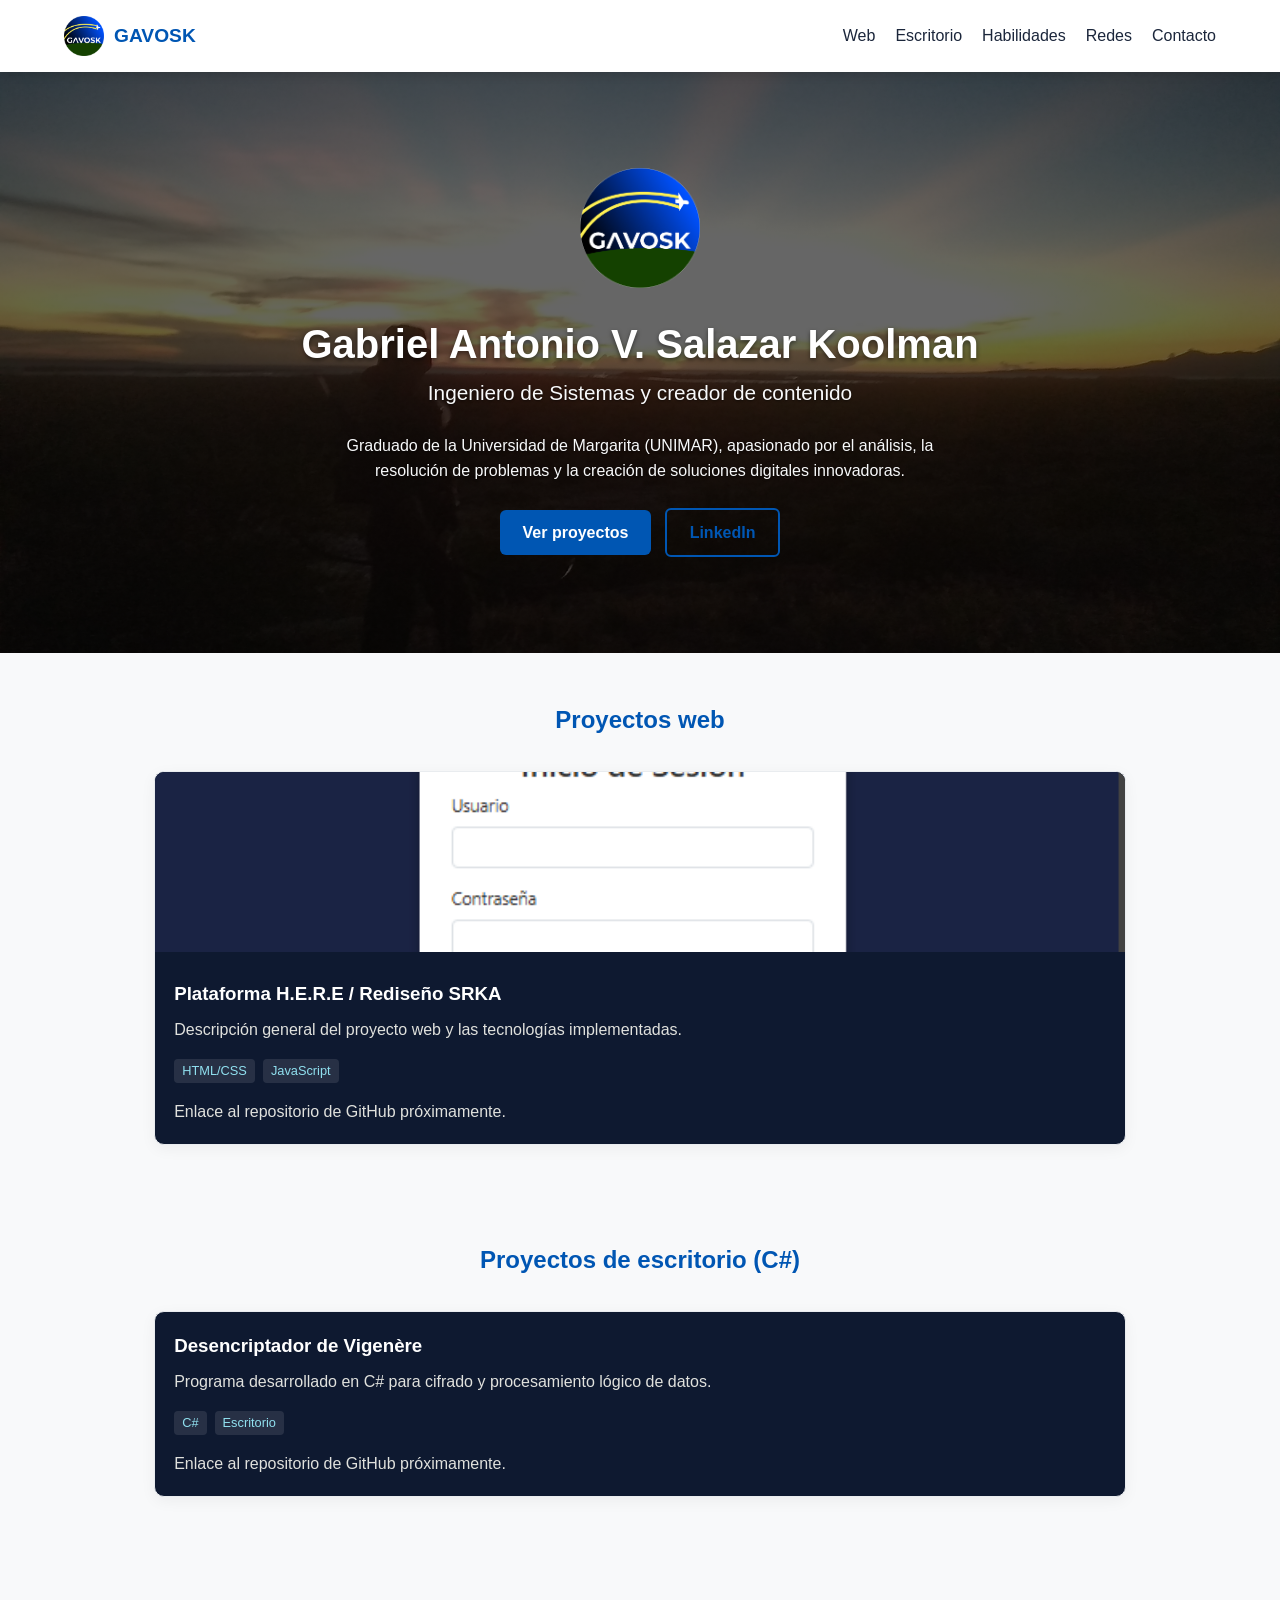
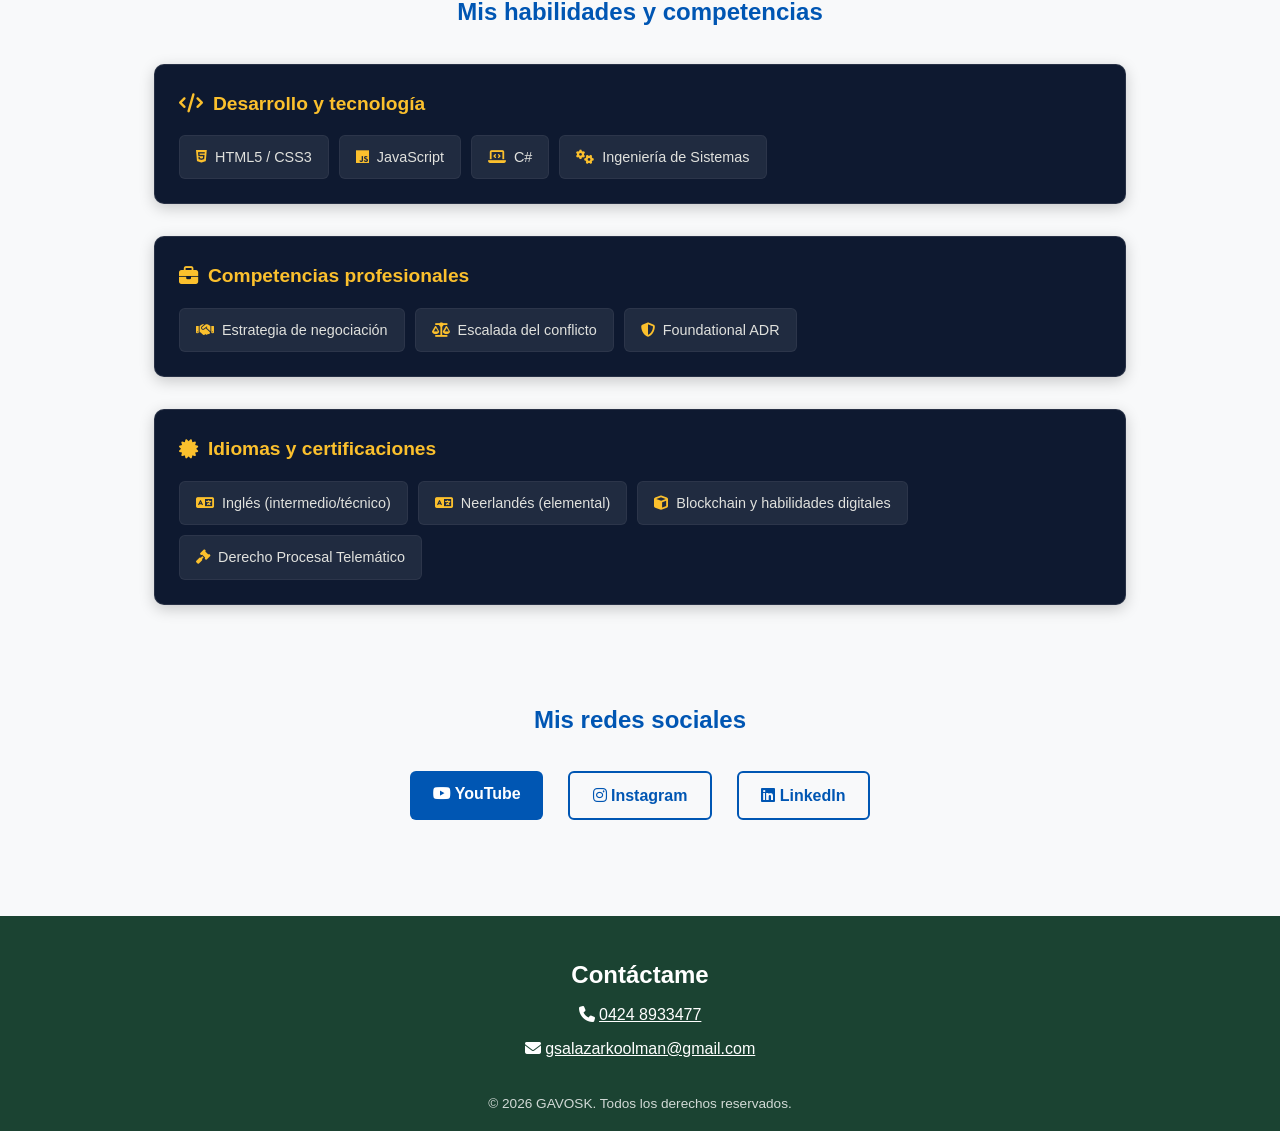
==== index.html @ ceb4c27a "Se realizo un cambio en cuanto a la habilidad C# y escritorio, con solo el c# era mas que suficiente" ====
<!DOCTYPE html>
<html lang="es">
<head>
  <meta charset="UTF-8">
  <meta name="viewport" content="width=device-width, initial-scale=1.0">
  <meta name="description" content="Portafolio profesional de Gabriel Antonio V. Salazar Koolman: proyectos, habilidades y redes sociales.">
  <title>GAVOSK | Portafolio de Gabriel Salazar</title>
  <link rel="stylesheet" href="https://cdnjs.cloudflare.com/ajax/libs/font-awesome/6.4.0/css/all.min.css">
  <link rel="stylesheet" href="CSS/style.css">
</head>
<body>
  <nav class="navbar" aria-label="Navegación principal">
    <div class="logo-container">
      <img src="IMG/LOGO.png" alt="" class="logo-img">
      <span class="logo-text">GAVOSK</span>
    </div>
    <ul class="nav-links">
      <li><a href="#proyectos-web">Web</a></li>
      <li><a href="#escritorio">Escritorio</a></li>
      <li><a href="#habilidades">Habilidades</a></li>
      <li><a href="#redes">Redes</a></li>
      <li><a href="#contacto">Contacto</a></li>
    </ul>
  </nav>

  <header class="hero">
    <div class="hero-content">
      <img src="IMG/LOGO.png" alt="GAVOSK" class="hero-avatar" width="120" height="120">
      <h1>Gabriel Antonio V. Salazar Koolman</h1>
      <p class="hero-subtitle">Ingeniero de Sistemas y creador de contenido</p>
      <p>Graduado de la Universidad de Margarita (UNIMAR), apasionado por el análisis, la resolución de problemas y la creación de soluciones digitales innovadoras.</p>
      <div class="hero-buttons">
        <a href="#proyectos-web" class="btn btn-primary">Ver proyectos</a>
        <a href="https://www.linkedin.com/in/gabrielantoniovsalazarkoolman/" target="_blank" rel="noopener noreferrer" class="btn btn-secondary">LinkedIn</a>
      </div>
    </div>
  </header>

  <main>
    <section id="proyectos-web" class="section" aria-labelledby="proyectos-web-title">
      <h2 id="proyectos-web-title" class="section-title">Proyectos web</h2>
      <div class="projects-grid">
        <article class="project-card">
          <div class="project-img">
            <img src="IMG/Opera Captura de pantalla_2026-11-07_143503_srka.site.png" alt="Captura del sitio web SRKA" loading="lazy">
          </div>
          <div class="project-info">
            <h3>Plataforma H.E.R.E / Rediseño SRKA</h3>
            <p>Descripción general del proyecto web y las tecnologías implementadas.</p>
            <div class="tags">
              <span>HTML/CSS</span>
              <span>JavaScript</span>
            </div>
            <p>Enlace al repositorio de GitHub próximamente.</p>
          </div>
        </article>
      </div>
    </section>

    <section id="escritorio" class="section" aria-labelledby="escritorio-title">
      <h2 id="escritorio-title" class="section-title">Proyectos de escritorio (C#)</h2>
      <div class="projects-grid">
        <article class="project-card">
          <div class="project-info">
            <h3>Desencriptador de Vigenère</h3>
            <p>Programa desarrollado en C# para cifrado y procesamiento lógico de datos.</p>
            <div class="tags">
              <span>C#</span>



              
              <span>Escritorio</span>
            </div>
            <p>Enlace al repositorio de GitHub próximamente.</p>
          </div>
        </article>
      </div>
    </section>

    <section id="habilidades" class="section" aria-labelledby="habilidades-title">
      <h2 id="habilidades-title" class="section-title">Mis habilidades y competencias</h2>
      <div class="skills-container">
        <div class="skills-category">
          <h3><i class="fas fa-code" aria-hidden="true"></i> Desarrollo y tecnología</h3>
          <div class="skills-grid">
            <div class="skill-badge"><i class="fab fa-html5" aria-hidden="true"></i> HTML5 / CSS3</div>
            <div class="skill-badge"><i class="fab fa-js" aria-hidden="true"></i> JavaScript</div>
            <div class="skill-badge"><i class="fas fa-laptop-code" aria-hidden="true"></i> C#</div>
            <div class="skill-badge"><i class="fas fa-cogs" aria-hidden="true"></i> Ingeniería de Sistemas</div>
          </div>
        </div>

        <div class="skills-category">
          <h3><i class="fas fa-briefcase" aria-hidden="true"></i> Competencias profesionales</h3>
          <div class="skills-grid">
            <div class="skill-badge"><i class="fas fa-handshake" aria-hidden="true"></i> Estrategia de negociación</div>
            <div class="skill-badge"><i class="fas fa-balance-scale" aria-hidden="true"></i> Escalada del conflicto</div>
            <div class="skill-badge"><i class="fas fa-shield-alt" aria-hidden="true"></i> Foundational ADR</div>
          </div>
        </div>

        <div class="skills-category">
          <h3><i class="fas fa-certificate" aria-hidden="true"></i> Idiomas y certificaciones</h3>
          <div class="skills-grid">
            <div class="skill-badge"><i class="fas fa-language" aria-hidden="true"></i> Inglés (intermedio/técnico)</div>
            <div class="skill-badge"><i class="fas fa-language" aria-hidden="true"></i> Neerlandés (elemental)</div>
            <div class="skill-badge"><i class="fas fa-cube" aria-hidden="true"></i> Blockchain y habilidades digitales</div>
            <div class="skill-badge"><i class="fas fa-gavel" aria-hidden="true"></i> Derecho Procesal Telemático</div>
          </div>
        </div>
      </div>
    </section>

    <section id="redes" class="section" aria-labelledby="redes-title">
      <h2 id="redes-title" class="section-title">Mis redes sociales</h2>
      <div class="social-links-container">
        <a href="https://www.youtube.com/@GAVOSK" target="_blank" rel="noopener noreferrer" class="btn btn-primary">
          <i class="fab fa-youtube" aria-hidden="true"></i> YouTube
        </a>
        <a href="https://www.instagram.com/gav_osk/" target="_blank" rel="noopener noreferrer" class="btn btn-secondary">
          <i class="fab fa-instagram" aria-hidden="true"></i> Instagram
        </a>
        <a href="https://www.linkedin.com/in/gabrielantoniovsalazarkoolman/" target="_blank" rel="noopener noreferrer" class="btn btn-secondary">
          <i class="fab fa-linkedin" aria-hidden="true"></i> LinkedIn
        </a>
      </div>
    </section>
  </main>

  <footer id="contacto" class="footer">
    <h2>Contáctame</h2>
    <div class="contact-info">
      <p><i class="fas fa-phone" aria-hidden="true"></i> <a href="tel:04248933477">0424 8933477</a></p>
      <p><i class="fas fa-envelope" aria-hidden="true"></i> <a href="mailto:gsalazarkoolman@gmail.com">gsalazarkoolman@gmail.com</a></p>
    </div>
    <p class="copyright">&copy; 2026 GAVOSK. Todos los derechos reservados.</p>
  </footer>
</body>
</html>
---- CSS/style.css ----
/* --- VARIABLES Y RESET --- */
:root {
  --bg-main: #f8f9fa;       /* Fondo claro neutro */
  --bg-card: rgba(14, 25, 48, 1); /* Azul medianoche para las tarjetas */
  --text-dark: #e0e1dd;     /* Texto legibles sin ser negro puro */
  --text-muted: #5c677d;
  
  /* Paleta de acentos extraída de tu Logo GAVOSK */
  --blue-accent: #0056b3;   /* Azul principal */
  --yellow-accent: #fbc02d; /* Amarillo de estelas/botones */
  --green-dark: #1b4332;     /* Verde de base/footer */

  --text-card-title: #ffffff;           /* Blanco para títulos */
  --text-card-body: #e0e1dd;            /* Gris claro para descripciones */
  --text-card-tag: #90e0ef;

  --navbar: #ffffff;  
  --text-nav: #1b263b;  

}

* {
  margin: 0;
  padding: 0;
  box-sizing: border-box;
}

body {
  font-family: 'Segoe UI', Tahoma, Geneva, Verdana, sans-serif;
  background-color: var(--bg-main);
  color: var(--text-dark);
  line-height: 1.6;
}

/* --- NAV BAR --- */
.navbar {
  display: flex;
  justify-content: space-between;
  align-items: center;
  padding: 1rem 5%;
  background-color: var(--navbar);
  box-shadow: 0 2px 10px rgba(0,0,0,0.15);
  position: sticky;
  top: 0;
  z-index: 100;
}

.logo-container {
  display: flex;
  align-items: center;
  gap: 10px;
}

.logo-img {
  width: 40px;
  height: 40px;
}

.logo-text {
  font-weight: 700;
  font-size: 1.2rem;
  color: var(--blue-accent);
}

.nav-links {
  display: flex;
  list-style: none;
  gap: 20px;
}

.nav-links a {
  text-decoration: none;
  color: var(--text-nav);
  font-weight: 500;
  transition: color 0.3s;
}

.nav-links a:hover {
  color: var(--blue-accent);
}

/* --- HERO SECTION --- */
.hero {
  /* Imagen de fondo, evitando que se repita, centrada y cubriendo todo el espacio */
  background: linear-gradient(rgba(0, 0, 0, 0.6), rgba(0, 0, 0, 0.6)), url('../IMG/banner01.jpg');
  background-size: cover;
  background-position: center;
  background-repeat: no-repeat;
  
  /* Espaciado interno generoso para que el banner luzca alto y amplio */
  padding: 6rem 1rem;
  text-align: center;
  
  /* Hacemos que los textos dentro del hero sean blancos para contrastar con el fondo oscuro */
  color: #ffffff;
}

.hero-avatar {
  width: 120px;
  height: 120px;
  margin-bottom: 1rem;
}

/* Ajustamos los colores de los textos del hero específicamente para que resalten sobre la imagen */
.hero h1 {
  font-size: 2.5rem;
  color: #ffffff; /* Texto blanco puro o puedes usar tu --yellow-accent si prefieres */
  text-shadow: 0 2px 4px rgba(0,0,0,0.5); /* Sombra para darle relieve */
}

.hero-subtitle {
  font-size: 1.3rem;
  font-weight: 500;
  margin-bottom: 1rem;
  color: #fbc02d;
  text-shadow: 0 1px 3px rgba(0,0,0,0.5);
}

.hero p {
  max-width: 600px;
  margin: 0 auto 1.5rem auto;
  color: #f8f9fa;
  text-shadow: 0 1px 2px rgba(0,0,0,0.5);
}

/* --- BOTONES --- */
.btn {
  display: inline-block;
  padding: 0.6rem 1.4rem;
  border-radius: 6px;
  text-decoration: none;
  font-weight: 600;
  transition: transform 0.2s, background-color 0.2s;
}

.btn-primary {
  background-color: var(--blue-accent);
  color: #fff;
}

.btn-secondary {
  background-color: transparent;
  color: var(--blue-accent);
  border: 2px solid var(--blue-accent);
  margin-left: 10px;
}

.btn-accent {
  background-color: var(--yellow-accent);
  color: #000;
  width: 100%;
  text-align: center;
}

.btn:hover {
  transform: translateY(-2px);
}

.btn:focus-visible,
.nav-links a:focus-visible,
.contact-info a:focus-visible {
  outline: 3px solid var(--yellow-accent);
  outline-offset: 3px;
}

/* --- SECCIONES Y TARJETAS --- */
.section {
  padding: 3rem 5%;
  max-width: 1100px;
  margin: 0 auto;
}

.section-title {
  text-align: center;
  margin-bottom: 2rem;
  color: var(--blue-accent);
}

.projects-grid {
  display: grid;
  grid-template-columns: repeat(auto-fit, minmax(300px, 1fr));
  gap: 20px;
}

.project-card {
  background: var(--bg-card);
  border-radius: 10px;
  overflow: hidden;
  box-shadow: 0 4px 15px rgba(0,0,0,0.05);
  border: 1px solid #e9ecef;
}

.project-img img {
  width: 100%;
  height: 180px;
  object-fit: cover;
}

.project-info {
  padding: 1.2rem;
}

.project-info h3 {
  margin-bottom: 0.5rem;
}

.project-card h3 {
  color: var(--text-card-title);
}

.project-card p {
  color: var(--text-card-body);
}

.tags {
  display: flex;
  gap: 8px;
  margin: 1rem 0;
}

.tags span {
  color: var(--text-card-tag);
  background-color: rgba(255, 255, 255, 0.1);
  font-size: 0.8rem;
  padding: 2px 8px;
  border-radius: 4px;
}

/* --- FOOTER --- */
.footer {
  background-color: var(--green-dark);
  color: #ffffff;
  text-align: center;
  padding: 2.5rem 1rem 1rem 1rem;
  margin-top: 3rem;
}

.contact-info p {
  margin: 0.5rem 0;
}

.copyright {
  margin-top: 2rem;
  font-size: 0.85rem;
  opacity: 0.8;
}

.contact-info a {
  color: inherit;
}

.social-links-container {
  display: flex;
  justify-content: center;
  gap: 15px;
  flex-wrap: wrap;
}

/* --- DISEÑO RESPONSIVO PARA MÓVILES (Pantallas menores a 768px) --- */
@media (max-width: 768px) {
  
  /* Ajustar la barra de navegación para que los elementos se apilen o reduzcan espacio */
  .navbar {
    flex-direction: column;
    gap: 10px;
    padding: 1rem;
  }

  .nav-links {
    gap: 15px;
    font-size: 0.9rem;
    flex-wrap: wrap;
    justify-content: center;
  }

  /* Reducir el tamaño de los títulos principales en celulares */
  .hero h1 {
    font-size: 1.8rem;
  }

  .hero-subtitle {
    font-size: 1rem;
  }

  /* Hacer que los botones del hero se apilen verticalmente en lugar de horizontalmente */
  .hero-buttons {
    display: flex;
    flex-direction: column;
    gap: 10px;
  }

  .btn-secondary {
    margin-left: 0;
  }
}


/* --- ESTILOS DE LA SECCIÓN HABILIDADES --- */
.skills-container {
  display: flex;
  flex-direction: column;
  gap: 2rem;
}

.skills-category {
  background-color: var(--bg-card); /* Usa tu azul medianoche */
  padding: 1.5rem;
  border-radius: 10px;
  box-shadow: 0 4px 15px rgba(0,0,0,0.2);
  border: 1px solid rgba(255, 255, 255, 0.1);
}

.skills-category h3 {
  color: var(--yellow-accent); /* Destaca con el amarillo de tu logo */
  font-size: 1.2rem;
  margin-bottom: 1rem;
  display: flex;
  align-items: center;
  gap: 10px;
}

.skills-grid {
  display: flex;
  flex-wrap: wrap;
  gap: 10px;
}

.skill-badge {
  background-color: rgba(255, 255, 255, 0.08);
  color: #e0e1dd;
  padding: 0.6rem 1rem;
  border-radius: 6px;
  font-size: 0.9rem;
  display: flex;
  align-items: center;
  gap: 8px;
  border: 1px solid rgba(255, 255, 255, 0.05);
  transition: transform 0.2s, background-color 0.2s;
}

.skill-badge:hover {
  transform: translateY(-2px);
  background-color: rgba(255, 255, 255, 0.15);
  color: #ffffff;
}

.skill-badge i {
  color: var(--yellow-accent);
}
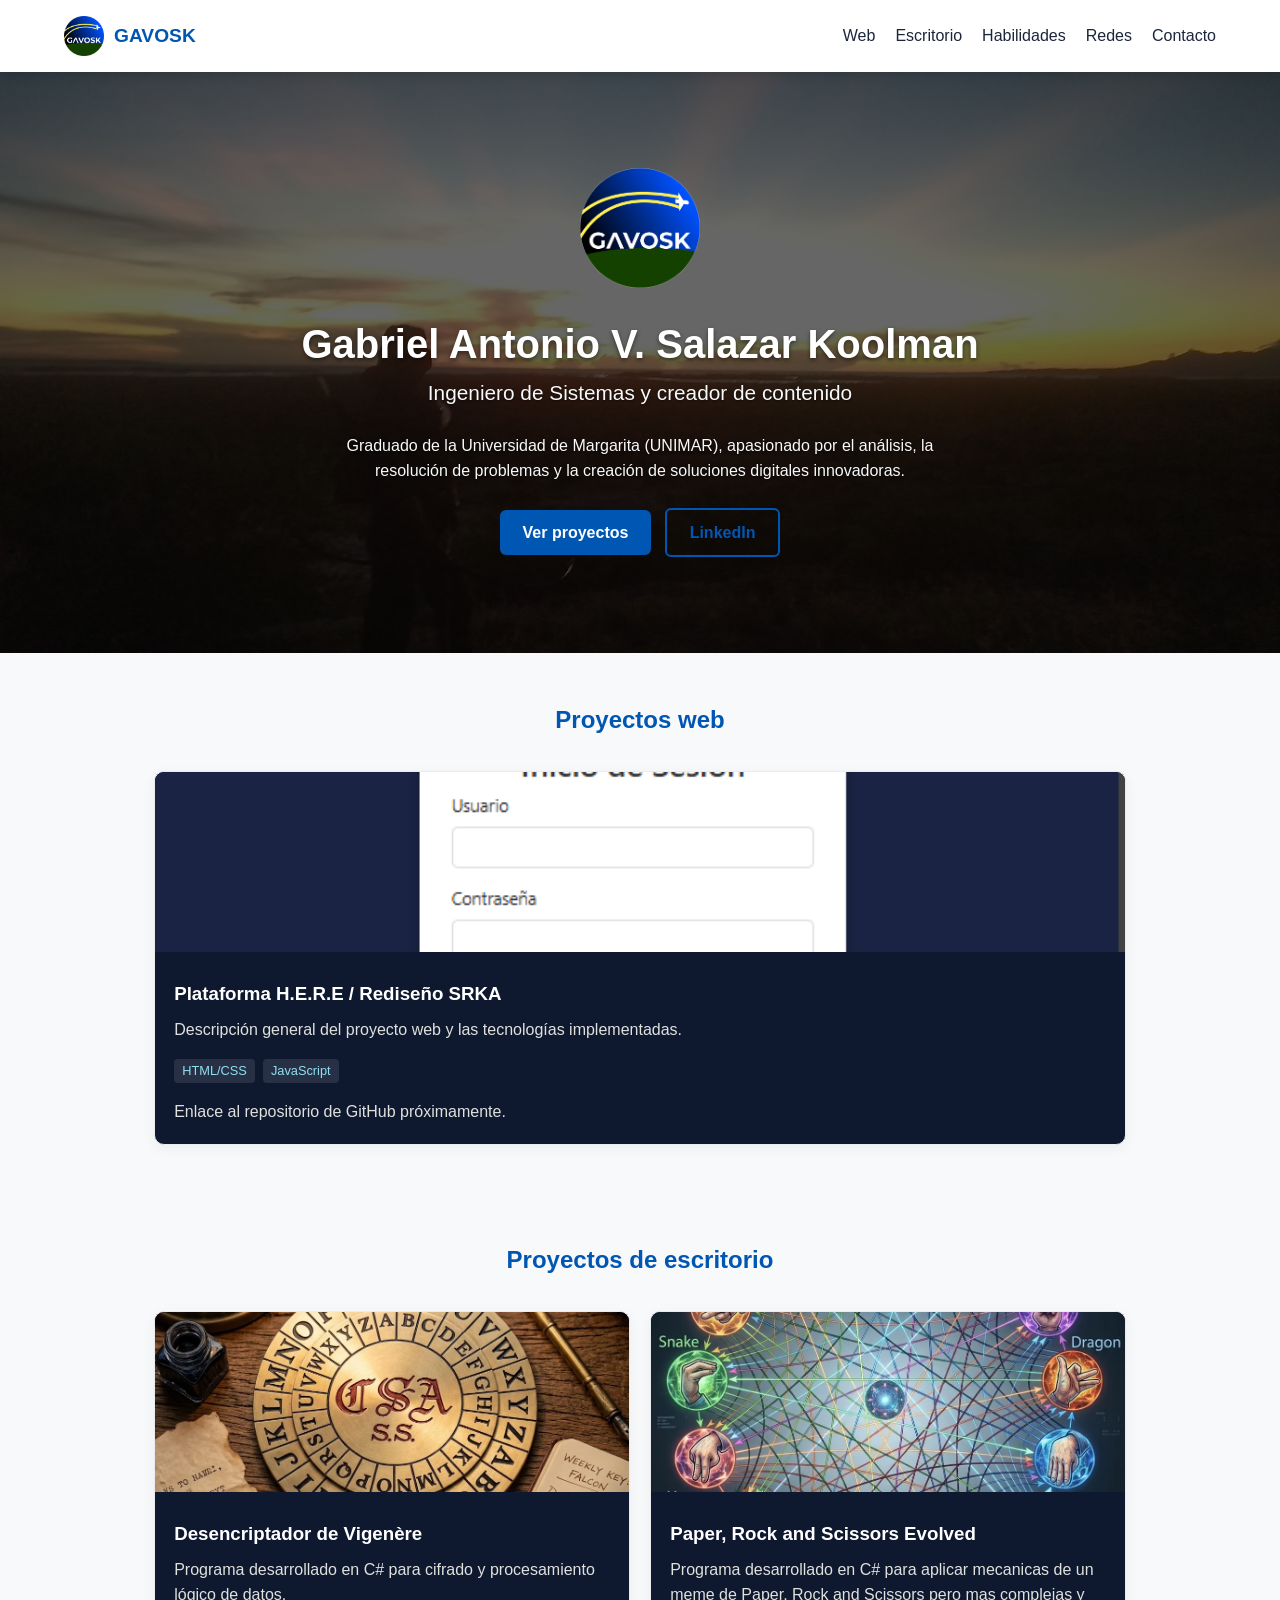
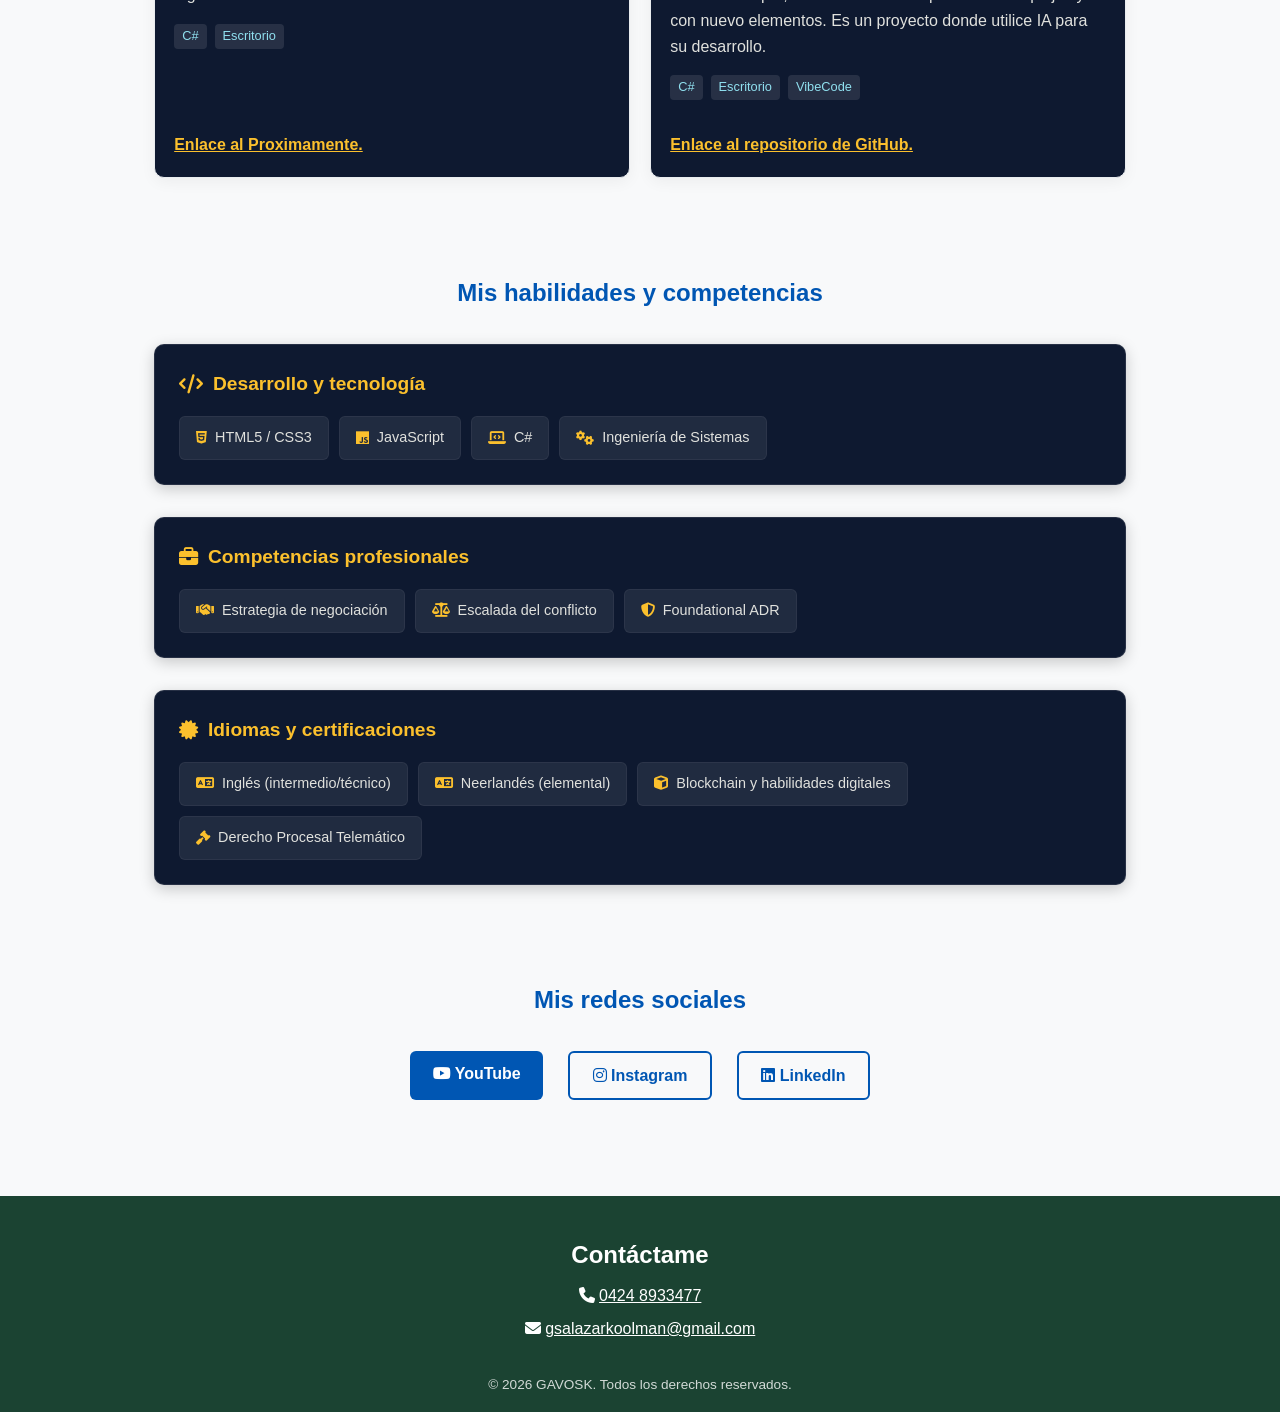
==== commit c6f19770: "Se agrego un nuevo proyecto al apartado de Proyectos de Escritorio asi como tambien se agrego y camb" ====
--- a/index.html
+++ b/index.html
@@ -9,6 +9,9 @@
   <link rel="stylesheet" href="CSS/style.css">
 </head>
 <body>
+
+  <!-- Barra de navegacion para viajar a travez de mi portafoliio  -->
+
   <nav class="navbar" aria-label="Navegación principal">
     <div class="logo-container">
       <img src="IMG/LOGO.png" alt="" class="logo-img">
@@ -22,6 +25,9 @@
       <li><a href="#contacto">Contacto</a></li>
     </ul>
   </nav>
+
+
+  <!-- Aqui esta practicamente el Banner, mi logo y mi nombre y descripcion  -->
 
   <header class="hero">
     <div class="hero-content">
@@ -37,6 +43,9 @@
   </header>
 
   <main>
+
+    <!-- Seccion donde muestro mis proyectos desarrollados para la web -->
+
     <section id="proyectos-web" class="section" aria-labelledby="proyectos-web-title">
       <h2 id="proyectos-web-title" class="section-title">Proyectos web</h2>
       <div class="projects-grid">
@@ -57,10 +66,17 @@
       </div>
     </section>
 
+    <!-- Seccion donde se mostraran los proyectos que realice para PC y en lenguajes como Java, C# o inlcuso pascal o cobol solo por pendejear -->
+
     <section id="escritorio" class="section" aria-labelledby="escritorio-title">
-      <h2 id="escritorio-title" class="section-title">Proyectos de escritorio (C#)</h2>
+      <h2 id="escritorio-title" class="section-title">Proyectos de escritorio</h2>
+
+
       <div class="projects-grid">
         <article class="project-card">
+          <div class="project-img">
+            <img src="IMG/ProjectE_CV.webp" alt="Imagen aluciba al juego" loading="lazy">
+          </div>
           <div class="project-info">
             <h3>Desencriptador de Vigenère</h3>
             <p>Programa desarrollado en C# para cifrado y procesamiento lógico de datos.</p>
@@ -72,11 +88,38 @@
               
               <span>Escritorio</span>
             </div>
-            <p>Enlace al repositorio de GitHub próximamente.</p>
+            <p class="project-link-container"><a href="" target="_blank" rel="noopener noreferrer" class="project-link">Enlace al Proximamente.</a></p>
           </div>
         </article>
+
+        <article class="project-card">
+          <div class="project-img">
+            <img src="IMG/ProjectE_PRS.webp" alt="Imagen aluciba al juego" loading="lazy">
+          </div>
+          <div class="project-info">
+            <h3>Paper, Rock and Scissors Evolved</h3>
+            <p>Programa desarrollado en C# para aplicar mecanicas de un meme de Paper, Rock and Scissors pero mas complejas y con nuevo elementos. Es un proyecto donde utilice IA para su desarrollo.</p>
+            <div class="tags">
+              <span>C#</span>
+
+
+
+              
+              <span>Escritorio</span>
+
+              <span>VibeCode</span>              
+
+            </div>
+            <p class="project-link-container"><a href="https://github.com/GAVOSKPRO/https-github.com-GAVOSKPRO-Play_Papper_Rock_and_Scissors_Evoled.git" target="_blank" rel="noopener noreferrer" class="project-link">Enlace al repositorio de GitHub.</a></p>
+          </div>
+        </article>        
+
+
       </div>
     </section>
+
+
+    <!-- Seccion donde explico mis habilidades profesionales y de programacion -->
 
     <section id="habilidades" class="section" aria-labelledby="habilidades-title">
       <h2 id="habilidades-title" class="section-title">Mis habilidades y competencias</h2>
@@ -112,6 +155,8 @@
       </div>
     </section>
 
+    <!-- EN este apartado estaran botones, link o videos de mis redes sociales -->
+
     <section id="redes" class="section" aria-labelledby="redes-title">
       <h2 id="redes-title" class="section-title">Mis redes sociales</h2>
       <div class="social-links-container">
@@ -128,6 +173,9 @@
     </section>
   </main>
 
+
+  <!-- Footer donde esta mis contactos -->
+
   <footer id="contacto" class="footer">
     <h2>Contáctame</h2>
     <div class="contact-info">
--- a/CSS/style.css
+++ b/CSS/style.css
@@ -183,6 +183,8 @@
 }
 
 .project-card {
+  display: flex;
+  flex-direction: column;
   background: var(--bg-card);
   border-radius: 10px;
   overflow: hidden;
@@ -197,6 +199,9 @@
 }
 
 .project-info {
+  display: flex;
+  flex: 1;
+  flex-direction: column;
   padding: 1.2rem;
 }
 
@@ -210,6 +215,21 @@
 
 .project-card p {
   color: var(--text-card-body);
+}
+
+.project-link-container {
+  margin-top: auto;
+  padding-top: 1rem;
+}
+
+.project-link {
+  color: var(--yellow-accent);
+  font-weight: 600;
+  text-decoration: underline;
+}
+
+.project-link:hover {
+  color: var(--yellow-accent);
 }
 
 .tags {
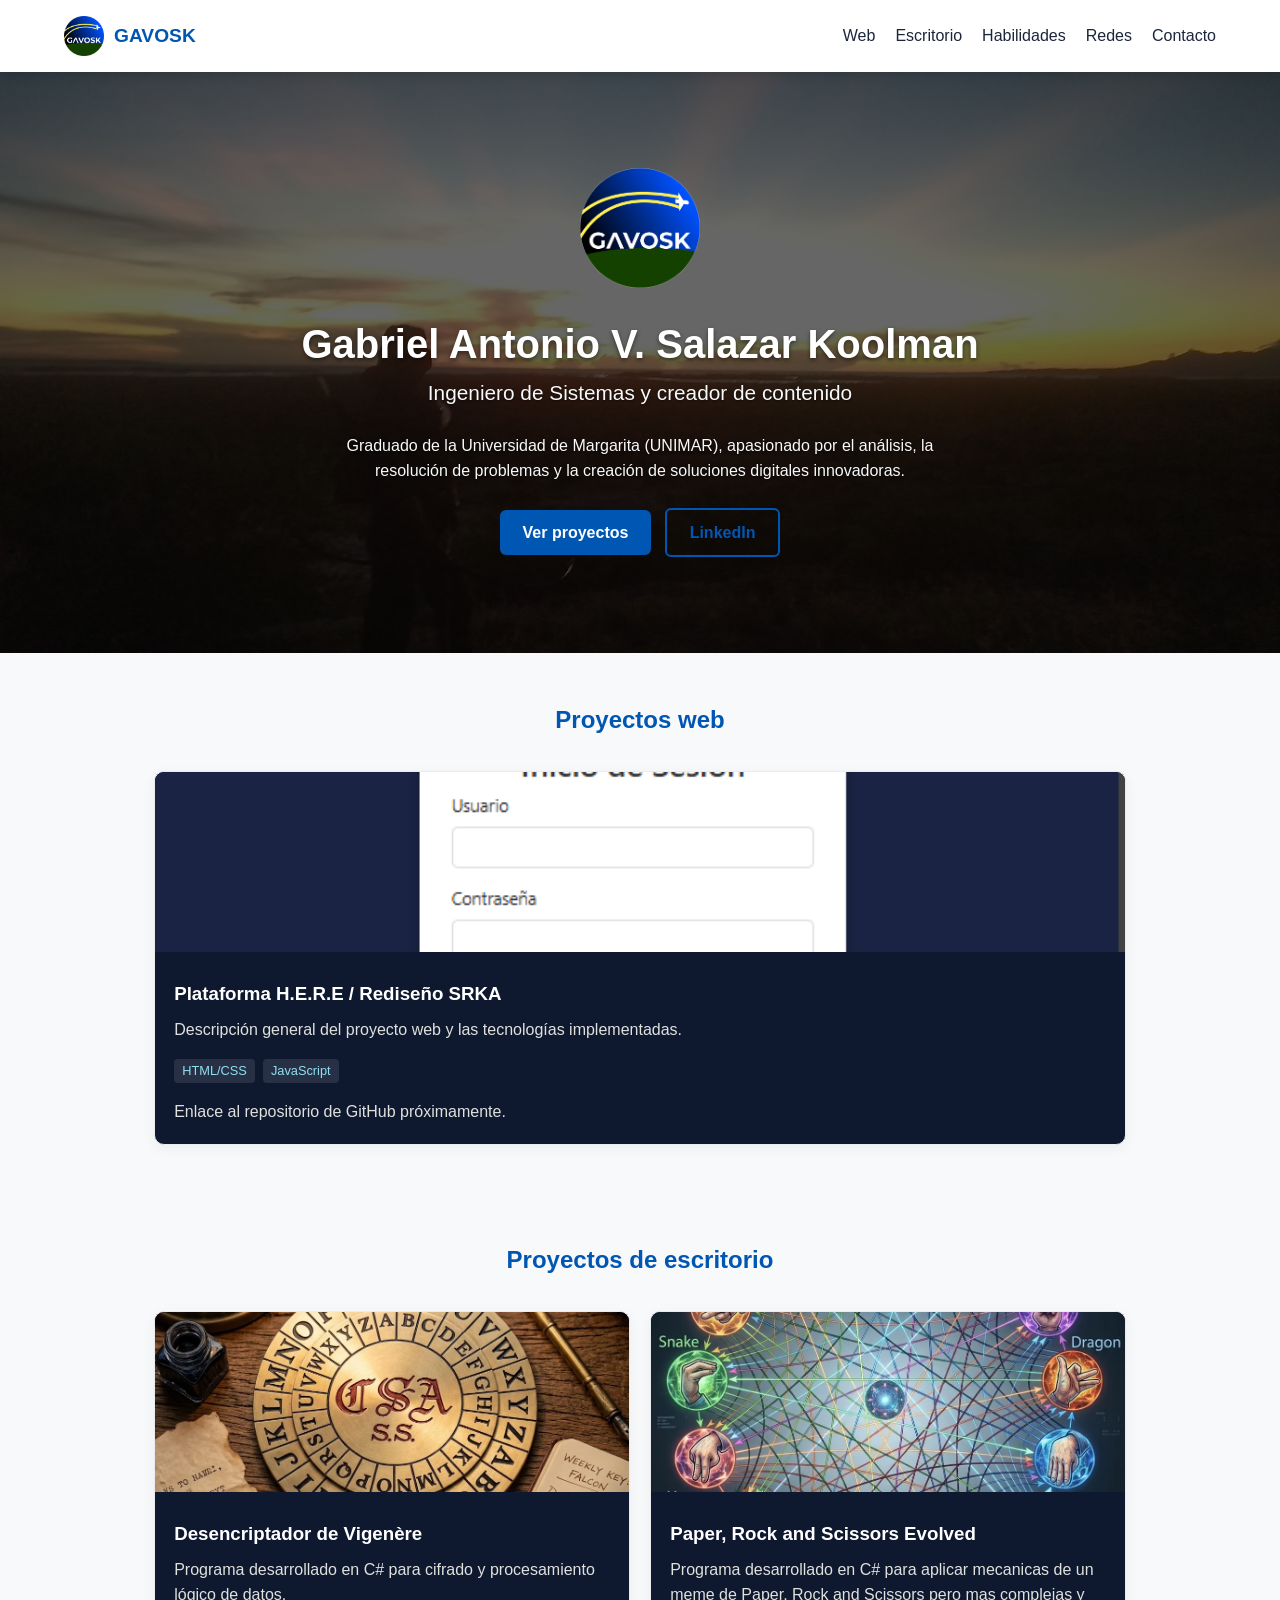
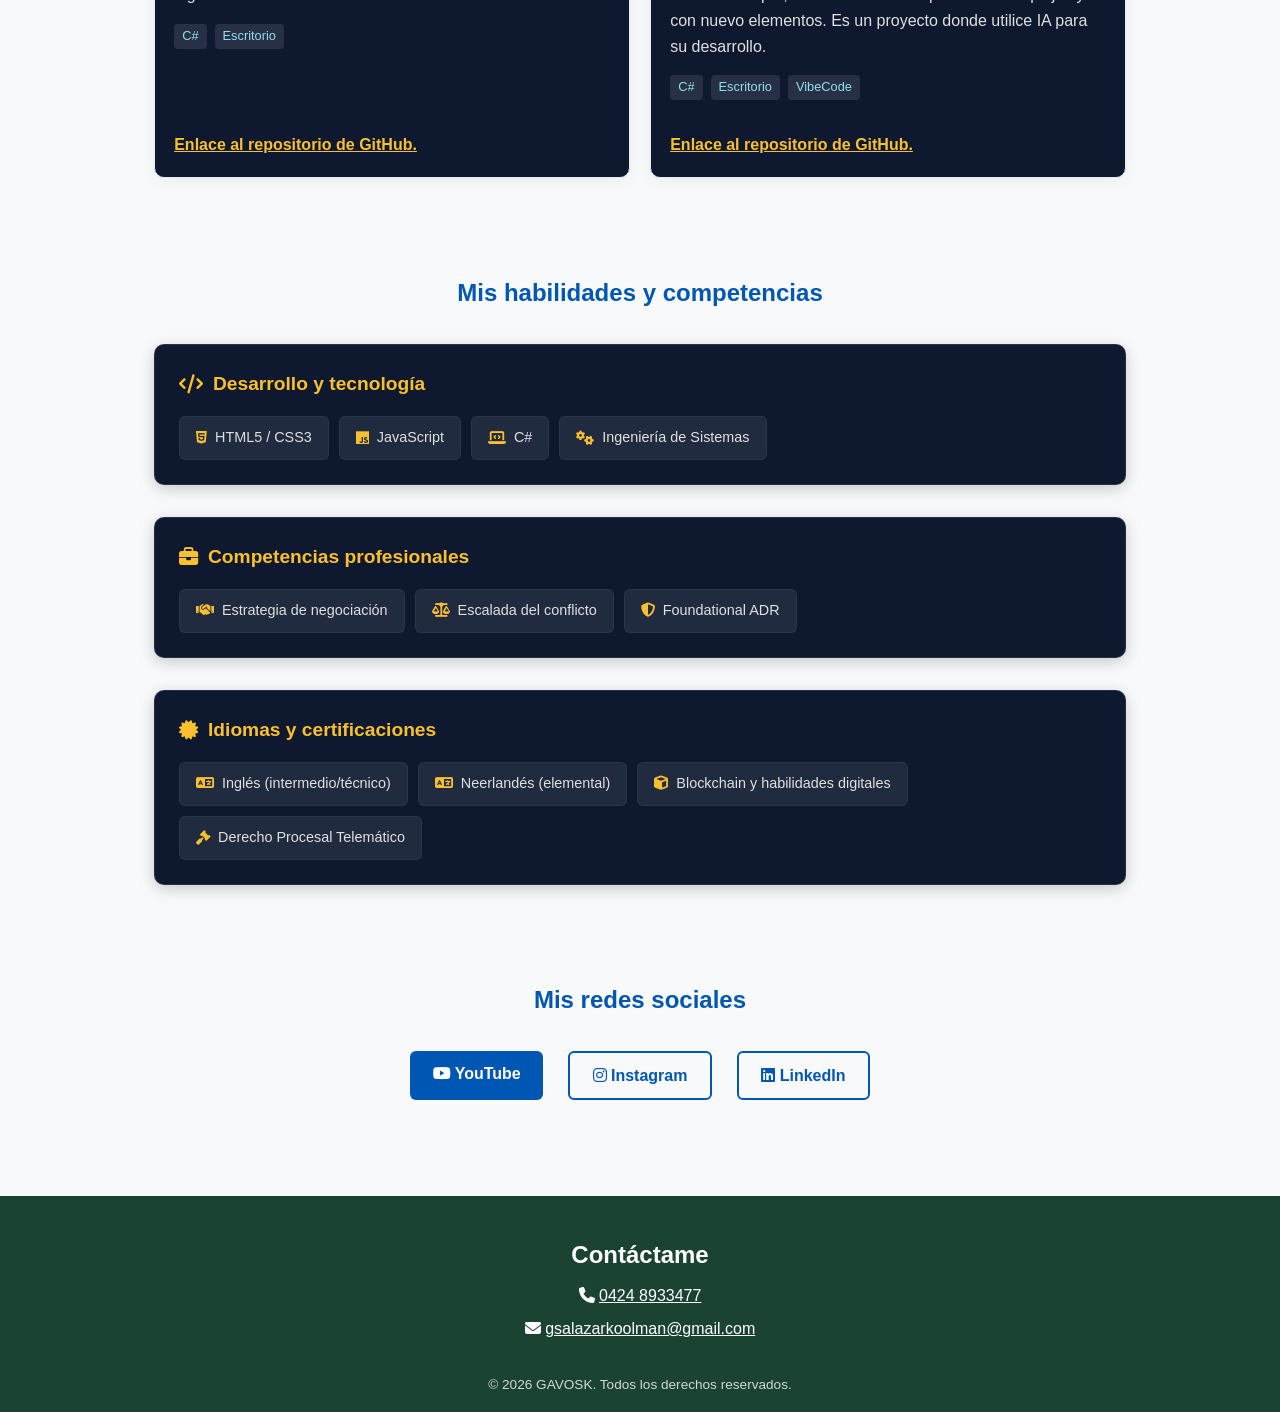
==== commit a1690c67: "se agrego un enlace y de cambio el texto que tenia el boton que renviaba al usuario desde el apartad" ====
--- a/index.html
+++ b/index.html
@@ -88,7 +88,7 @@
               
               <span>Escritorio</span>
             </div>
-            <p class="project-link-container"><a href="" target="_blank" rel="noopener noreferrer" class="project-link">Enlace al Proximamente.</a></p>
+            <p class="project-link-container"><a href="https://github.com/GAVOSKPRO/Cifrador-de-Vigenere-por-GAVOSK.git" target="_blank" rel="noopener noreferrer" class="project-link">Enlace al repositorio de GitHub.</a></p>
           </div>
         </article>
 
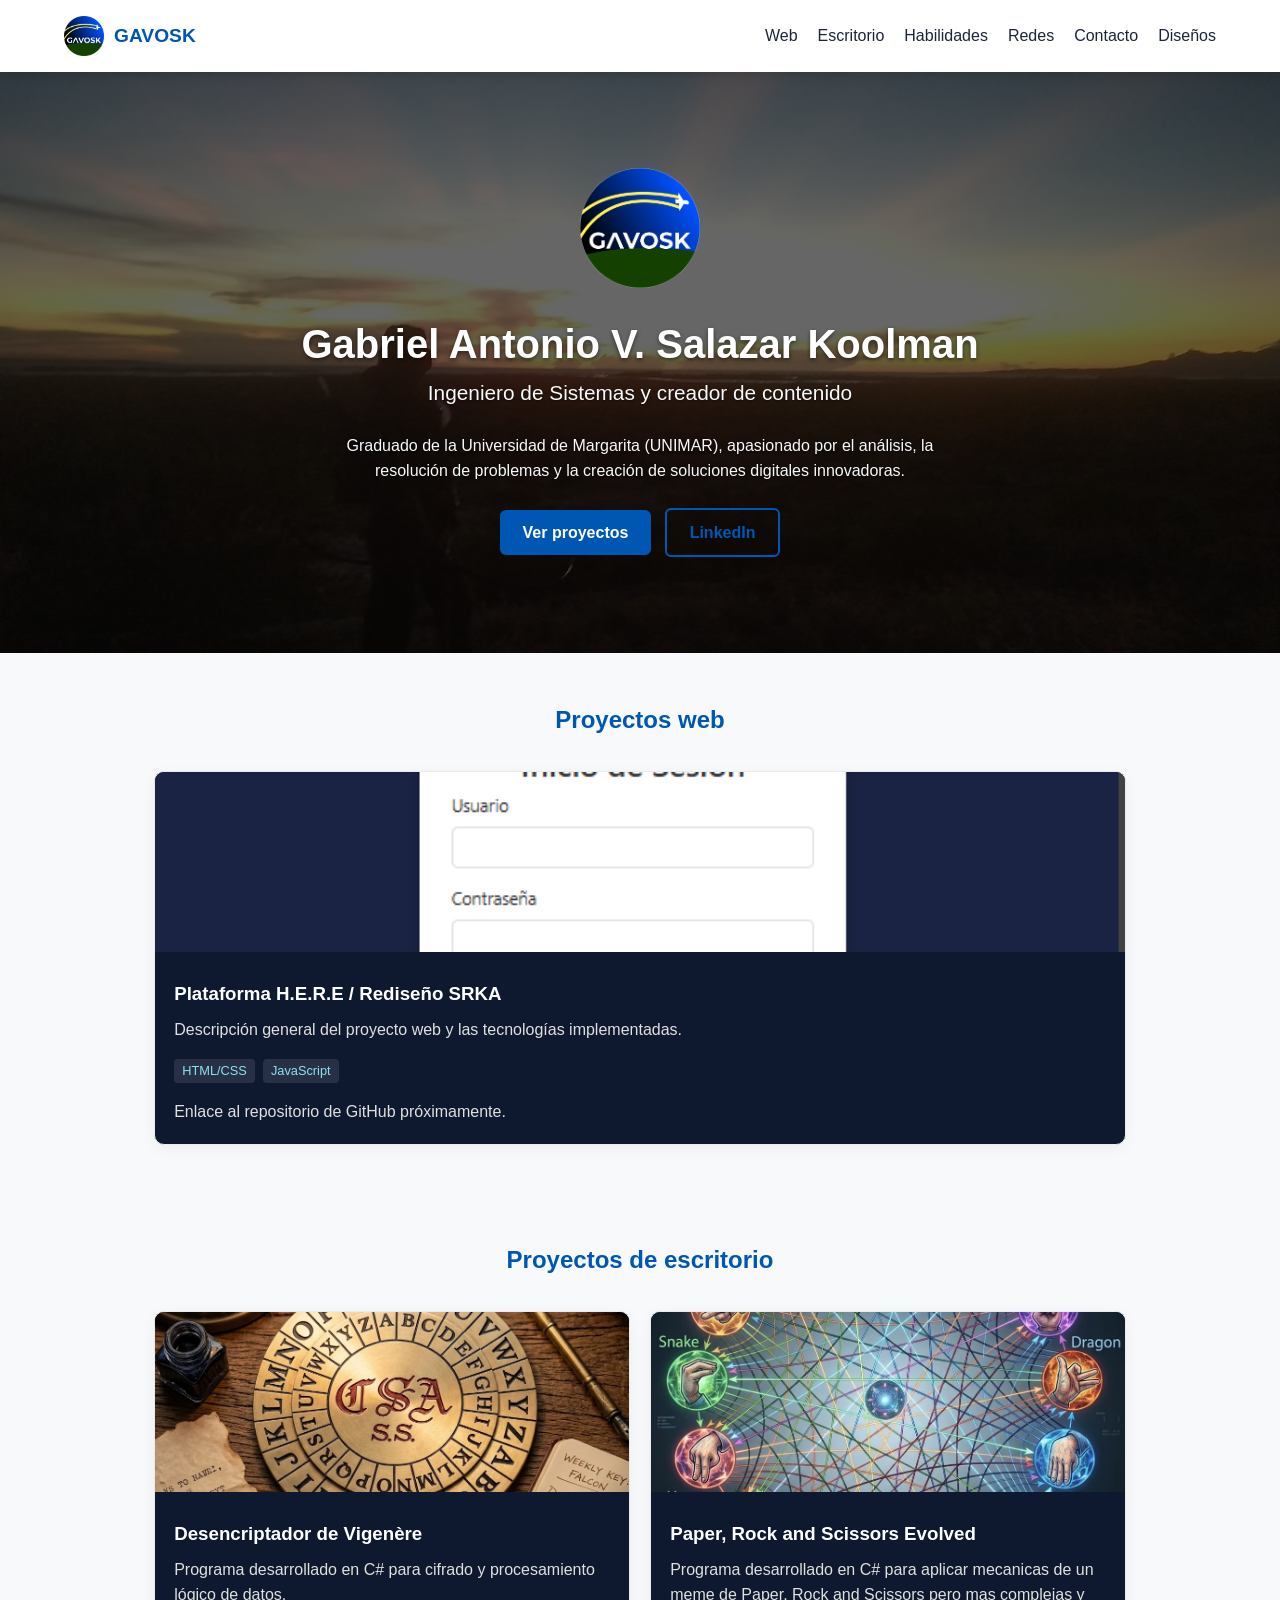
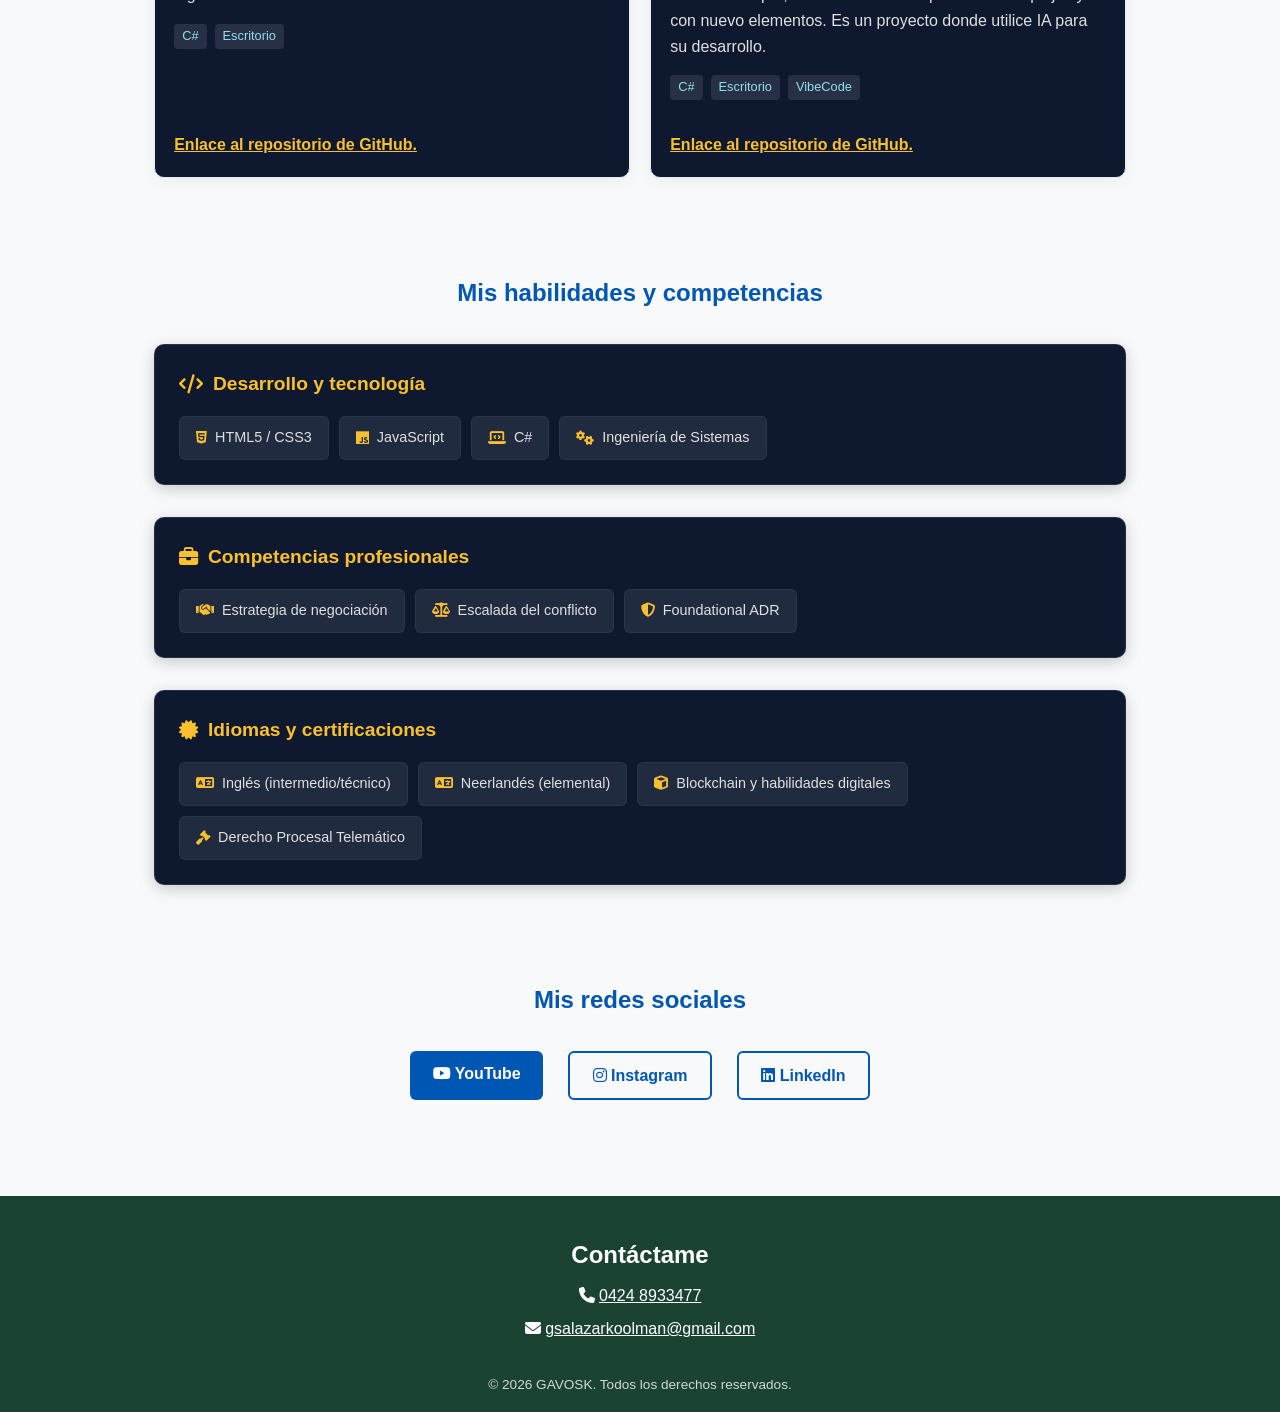
==== commit 1a5a8cee: "Probando una cosa rara con las ramas y con la nueva rama desings para ver como va la cosa" ====
--- a/index.html
+++ b/index.html
@@ -23,6 +23,7 @@
       <li><a href="#habilidades">Habilidades</a></li>
       <li><a href="#redes">Redes</a></li>
       <li><a href="#contacto">Contacto</a></li>
+      <li><a href="pages/designs.html">Diseños</a></li>
     </ul>
   </nav>
 
--- a/CSS/style.css
+++ b/CSS/style.css
@@ -366,4 +366,53 @@
 
 .skill-badge i {
   color: var(--yellow-accent);
+}
+
+/* --- ESTILOS PARA LA GALERÍA ESTILO PINTEREST --- */
+.pinterest-grid {
+  columns: 3 250px; /* Crea columnas automáticas donde cada columna mide mínimo 250px */
+  gap: 20px;
+}
+
+.pinterest-card {
+  break-inside: avoid; /* Evita que las tarjetas se corten mal entre columnas */
+  background-color: var(--bg-card); /* Tu azul medianoche */
+  border-radius: 12px;
+  overflow: hidden;
+  margin-bottom: 20px;
+  box-shadow: 0 4px 15px rgba(0,0,0,0.15);
+  border: 1px solid rgba(255, 255, 255, 0.1);
+  transition: transform 0.3s ease;
+}
+
+.pinterest-card:hover {
+  transform: translateY(-4px); /* Sutil efecto al pasar el mouse */
+}
+
+.pinterest-card img {
+  width: 100%;
+  height: auto;
+  display: block;
+  cursor: pointer;
+  transition: opacity 0.2s;
+}
+
+.pinterest-card img:hover {
+  opacity: 0.9;
+}
+
+.pinterest-info {
+  padding: 1rem;
+}
+
+.pinterest-info h3 {
+  font-size: 1rem;
+  color: #ffffff;
+  margin-bottom: 0.3rem;
+}
+
+.pinterest-info p {
+  font-size: 0.85rem;
+  color: #e0e1dd;
+  margin: 0;
 }
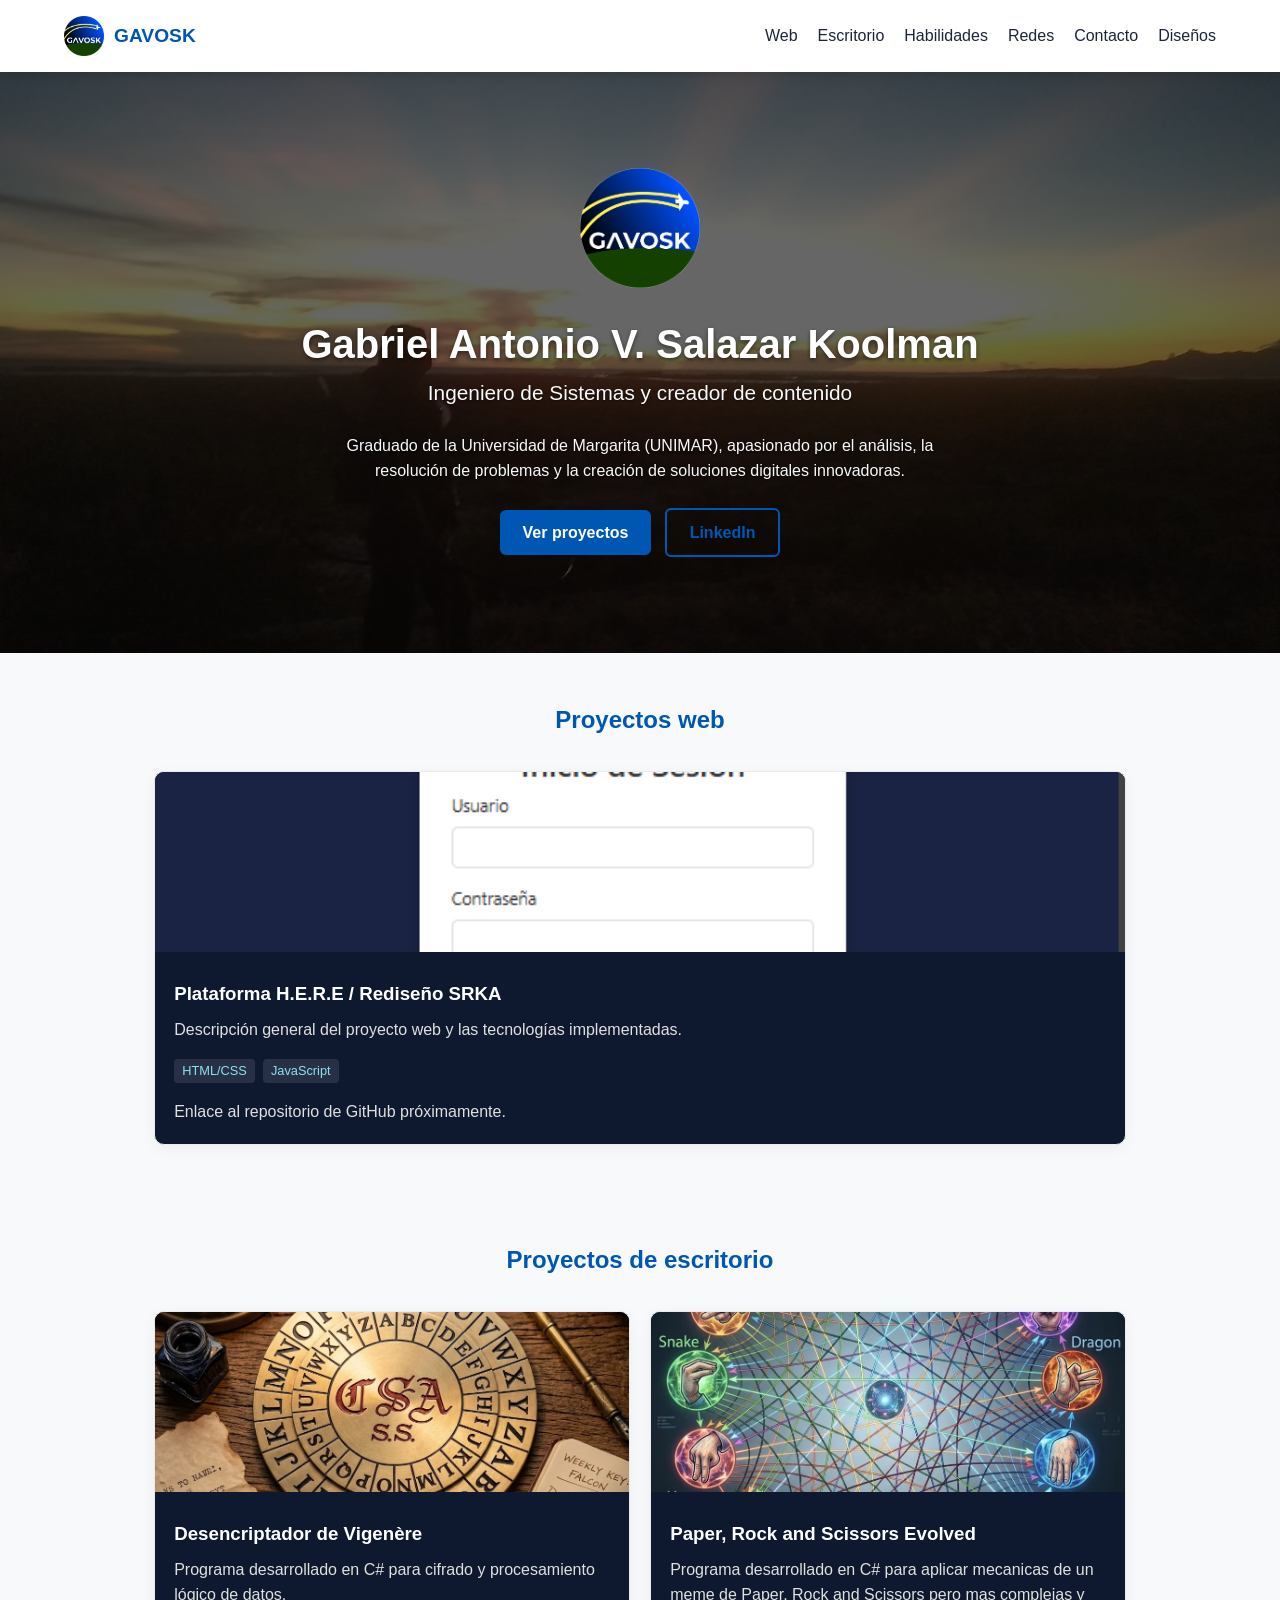
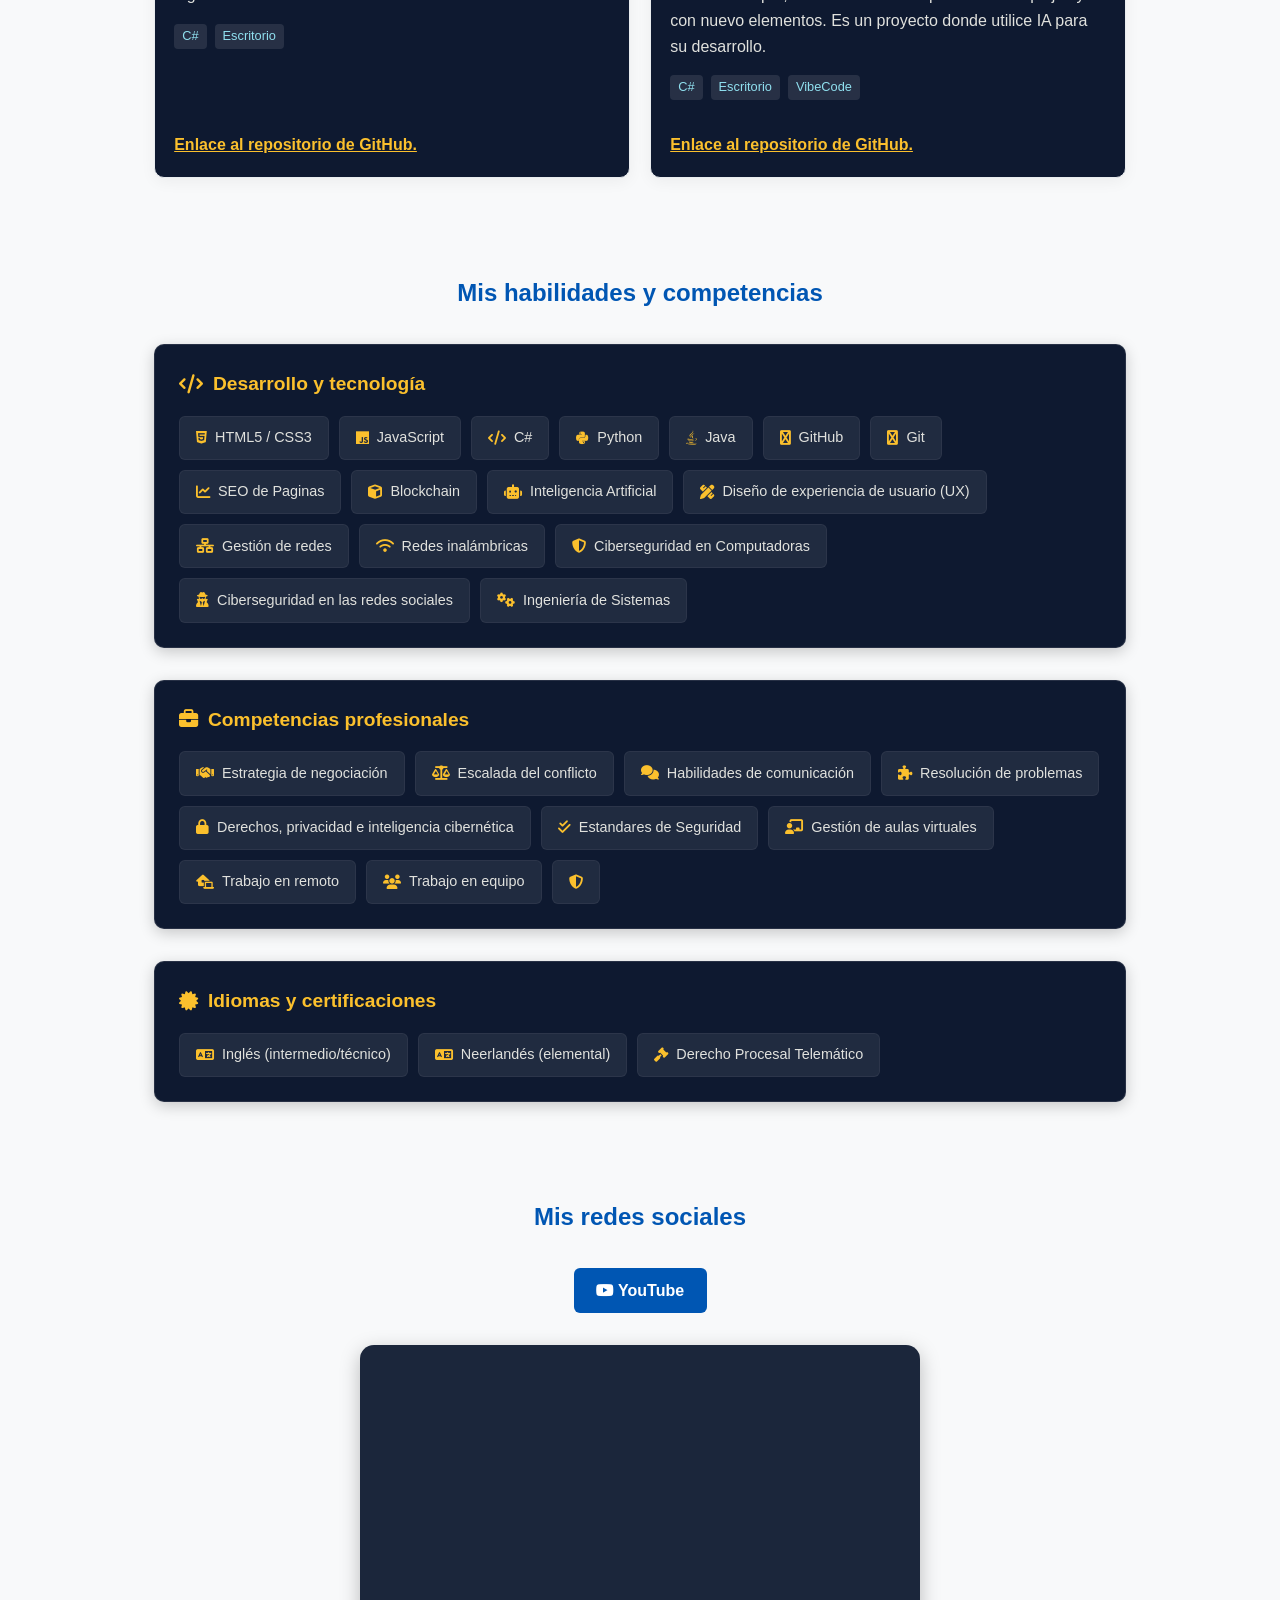
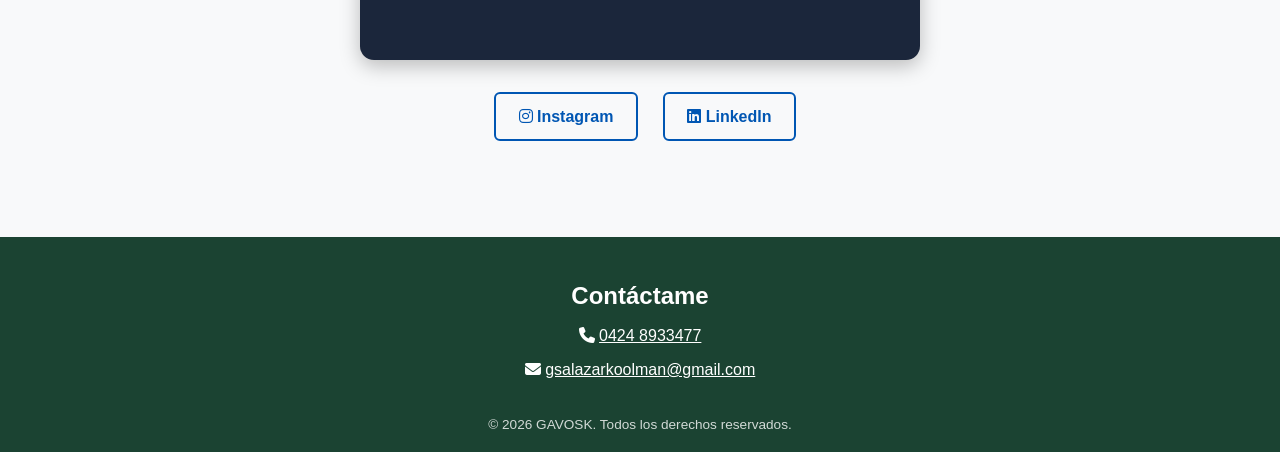
==== commit b0076244: "En esta actualizacion se agregaron mas competencias, se le coloco sus propios iconos, ademas que se " ====
--- a/index.html
+++ b/index.html
@@ -130,7 +130,22 @@
           <div class="skills-grid">
             <div class="skill-badge"><i class="fab fa-html5" aria-hidden="true"></i> HTML5 / CSS3</div>
             <div class="skill-badge"><i class="fab fa-js" aria-hidden="true"></i> JavaScript</div>
-            <div class="skill-badge"><i class="fas fa-laptop-code" aria-hidden="true"></i> C#</div>
+            <div class="skill-badge"><i class="fas fa-code" aria-hidden="true"></i> C#</div>
+            <div class="skill-badge"><i class="fab fa-python" aria-hidden="true"></i> Python</div>
+
+            <div class="skill-badge"><i class="fab fa-java" aria-hidden="true"></i> Java</div>
+            <div class="skill-badge"><i class="fas fa-github" aria-hidden="true"></i> GitHub </div>
+            <div class="skill-badge"><i class="fas fa-git-alt" aria-hidden="true"></i> Git </div>
+            <div class="skill-badge"><i class="fas fa-chart-line" aria-hidden="true"></i> SEO de Paginas </div>
+            <div class="skill-badge"><i class="fas fa-cube" aria-hidden="true"></i> Blockchain </div>
+            <div class="skill-badge"><i class="fas fa-robot" aria-hidden="true"></i> Inteligencia Artificial  </div>
+            <div class="skill-badge"><i class="fas fa-pencil-ruler" aria-hidden="true"></i> Diseño de experiencia de usuario (UX)</div>
+            <div class="skill-badge"><i class="fas fa-network-wired" aria-hidden="true"></i> Gestión de redes</div>
+            <div class="skill-badge"><i class="fas fa-wifi" aria-hidden="true"></i> Redes inalámbricas</div>
+            <div class="skill-badge"><i class="fas fa-shield-halved" aria-hidden="true"></i> Ciberseguridad en Computadoras</div>
+            <div class="skill-badge"><i class="fas fa-user-secret" aria-hidden="true"></i> Ciberseguridad en las redes sociales</div>
+
+
             <div class="skill-badge"><i class="fas fa-cogs" aria-hidden="true"></i> Ingeniería de Sistemas</div>
           </div>
         </div>
@@ -140,7 +155,18 @@
           <div class="skills-grid">
             <div class="skill-badge"><i class="fas fa-handshake" aria-hidden="true"></i> Estrategia de negociación</div>
             <div class="skill-badge"><i class="fas fa-balance-scale" aria-hidden="true"></i> Escalada del conflicto</div>
-            <div class="skill-badge"><i class="fas fa-shield-alt" aria-hidden="true"></i> Foundational ADR</div>
+            
+            <div class="skill-badge"><i class="fas fa-comments" aria-hidden="true"></i> Habilidades de comunicación</div>
+            <div class="skill-badge"><i class="fas fa-puzzle-piece" aria-hidden="true"></i> Resolución de problemas</div>
+
+            <div class="skill-badge"><i class="fas fa-lock" aria-hidden="true"></i> Derechos, privacidad e inteligencia cibernética</div>
+            <div class="skill-badge"><i class="fas fa-check-double" aria-hidden="true"></i> Estandares de Seguridad</div>
+            <div class="skill-badge"><i class="fas fa-chalkboard-user" aria-hidden="true"></i> Gestión de aulas virtuales</div>
+            <div class="skill-badge"><i class="fas fa-house-laptop" aria-hidden="true"></i> Trabajo en remoto</div>
+            <div class="skill-badge"><i class="fas fa-users" aria-hidden="true"></i> Trabajo en equipo</div>
+
+
+            <div class="skill-badge"><i class="fas fa-shield-alt" aria-hidden="true"></i> </div>
           </div>
         </div>
 
@@ -149,7 +175,7 @@
           <div class="skills-grid">
             <div class="skill-badge"><i class="fas fa-language" aria-hidden="true"></i> Inglés (intermedio/técnico)</div>
             <div class="skill-badge"><i class="fas fa-language" aria-hidden="true"></i> Neerlandés (elemental)</div>
-            <div class="skill-badge"><i class="fas fa-cube" aria-hidden="true"></i> Blockchain y habilidades digitales</div>
+            
             <div class="skill-badge"><i class="fas fa-gavel" aria-hidden="true"></i> Derecho Procesal Telemático</div>
           </div>
         </div>
@@ -160,10 +186,23 @@
 
     <section id="redes" class="section" aria-labelledby="redes-title">
       <h2 id="redes-title" class="section-title">Mis redes sociales</h2>
+
+
       <div class="social-links-container">
+
         <a href="https://www.youtube.com/@GAVOSK" target="_blank" rel="noopener noreferrer" class="btn btn-primary">
           <i class="fab fa-youtube" aria-hidden="true"></i> YouTube
         </a>
+      </div>
+      <!-- CONTENEDOR DEL VIDEO CON MARCO AZUL -->
+      <div class="video-container">
+        <div class="video-frame">
+          <iframe width="560" height="315" src="https://www.youtube.com/embed/VA3D7NXod98?si=9vOINSzsQpx5KLLO" title="YouTube video player" frameborder="0" allow="accelerometer; autoplay; clipboard-write; encrypted-media; gyroscope; picture-in-picture; web-share" referrerpolicy="strict-origin-when-cross-origin" allowfullscreen></iframe>
+        </div>
+      </div>      
+    
+      <div class="social-links-container">
+
         <a href="https://www.instagram.com/gav_osk/" target="_blank" rel="noopener noreferrer" class="btn btn-secondary">
           <i class="fab fa-instagram" aria-hidden="true"></i> Instagram
         </a>
--- a/CSS/style.css
+++ b/CSS/style.css
@@ -415,4 +415,30 @@
   font-size: 0.85rem;
   color: #e0e1dd;
   margin: 0;
+}
+
+/* --- MARCO PARA VIDEO DE YOUTUBE --- */
+.video-container {
+  display: flex;
+  justify-content: center;
+  margin: 2rem 0;
+}
+
+.video-frame {
+  width: 100%;
+  max-width: 560px;
+  aspect-ratio: 16 / 9;
+  background-color: #1b263b; /* Color de tu azul corporativo / botones */
+  padding: 20px;              /* Esto crea el grosor visible del marco */
+  border-radius: 14px;       /* Bordes exteriores redondeados */
+  box-shadow: 0 6px 20px rgba(0, 0, 0, 0.25);
+  box-sizing: border-box;    
+}
+
+.video-frame iframe {
+  width: 100%;
+  height: 100%;
+  border: none;
+  border-radius: 8px;        /* Redondea las esquinas internas del video */
+  display: block;
 }
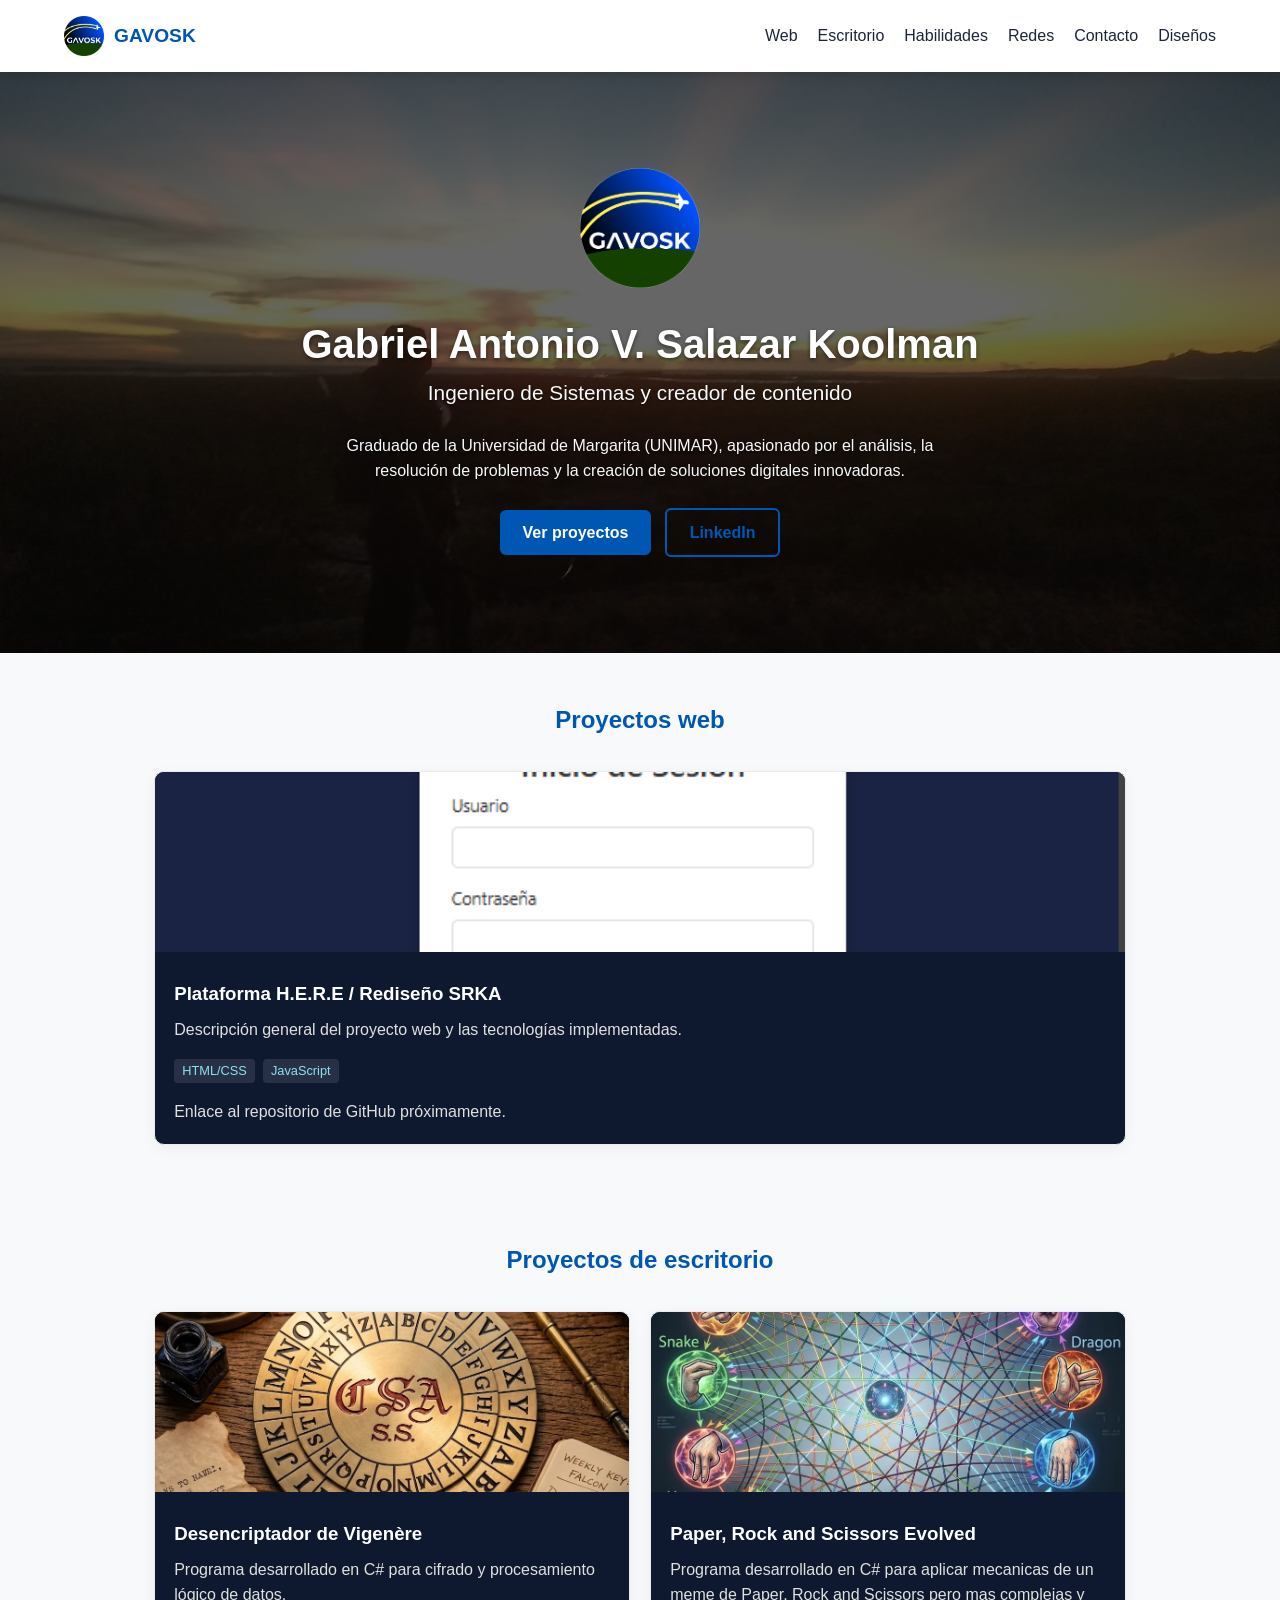
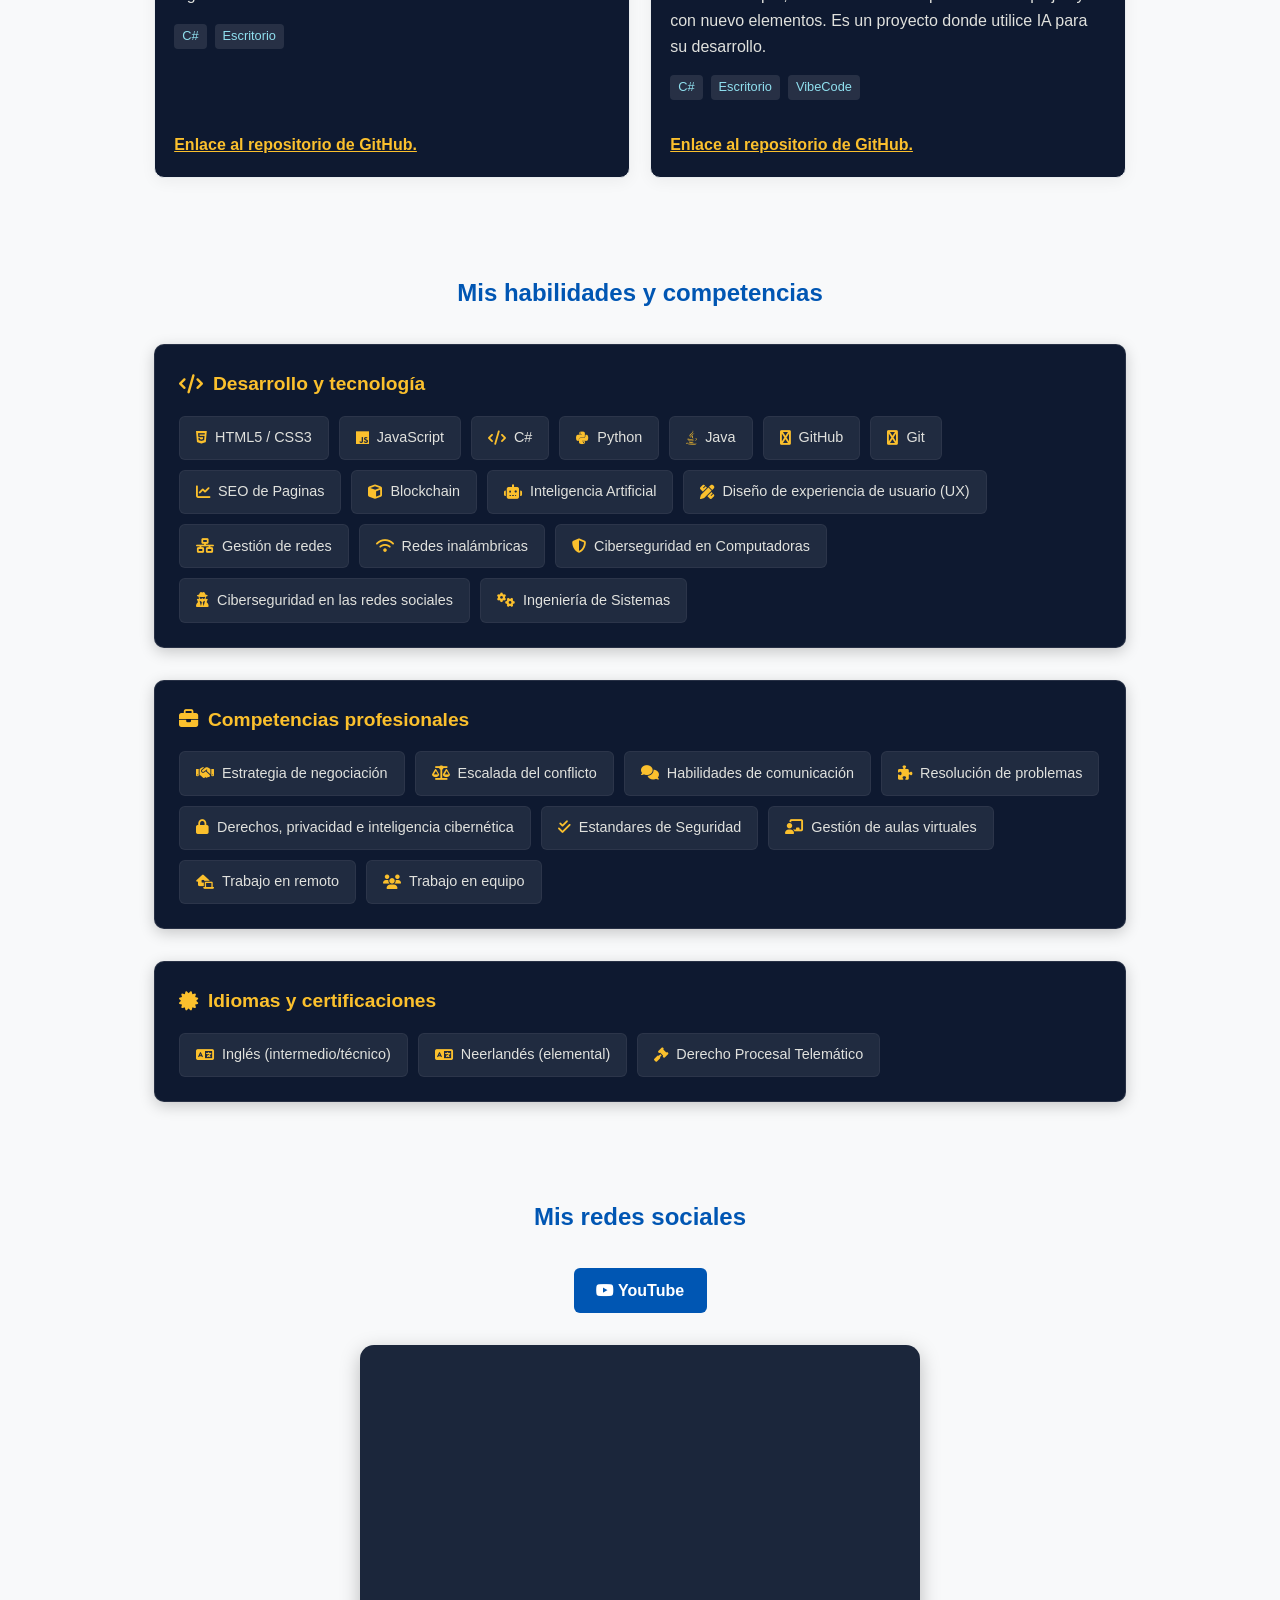
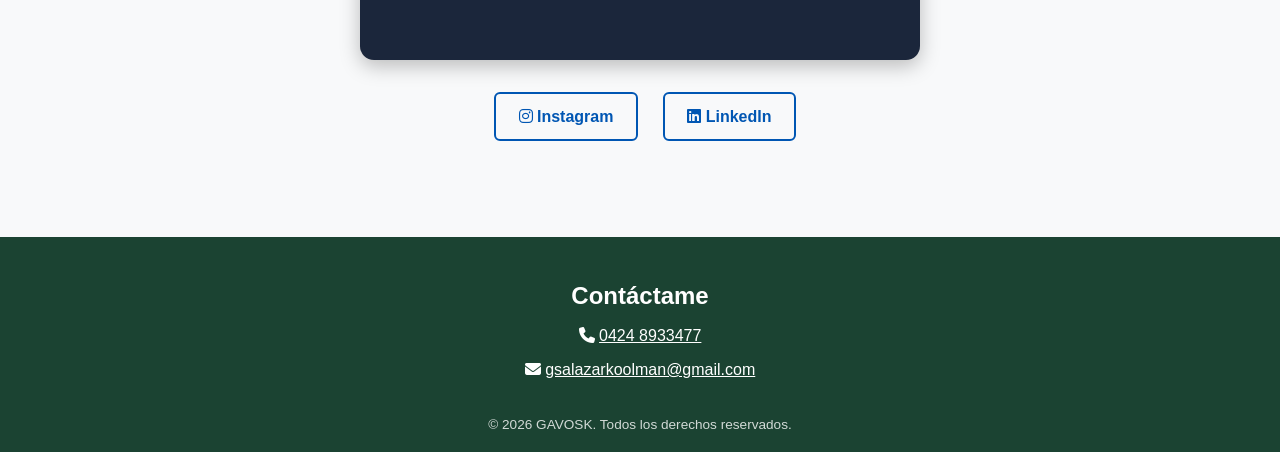
==== commit bcd8e7e7: "Se eleimino una habilidad sin nombre y sin nada" ====
--- a/index.html
+++ b/index.html
@@ -5,6 +5,7 @@
   <meta name="viewport" content="width=device-width, initial-scale=1.0">
   <meta name="description" content="Portafolio profesional de Gabriel Antonio V. Salazar Koolman: proyectos, habilidades y redes sociales.">
   <title>GAVOSK | Portafolio de Gabriel Salazar</title>
+  <link rel="icon" type="image/png" href="IMG/LOGO.png">
   <link rel="stylesheet" href="https://cdnjs.cloudflare.com/ajax/libs/font-awesome/6.4.0/css/all.min.css">
   <link rel="stylesheet" href="CSS/style.css">
 </head>
@@ -23,7 +24,7 @@
       <li><a href="#habilidades">Habilidades</a></li>
       <li><a href="#redes">Redes</a></li>
       <li><a href="#contacto">Contacto</a></li>
-      <li><a href="pages/designs.html">Diseños</a></li>
+      <li><a href="PAGES/designs.html">Diseños</a></li>
     </ul>
   </nav>
 
@@ -166,7 +167,7 @@
             <div class="skill-badge"><i class="fas fa-users" aria-hidden="true"></i> Trabajo en equipo</div>
 
 
-            <div class="skill-badge"><i class="fas fa-shield-alt" aria-hidden="true"></i> </div>
+            
           </div>
         </div>
 
